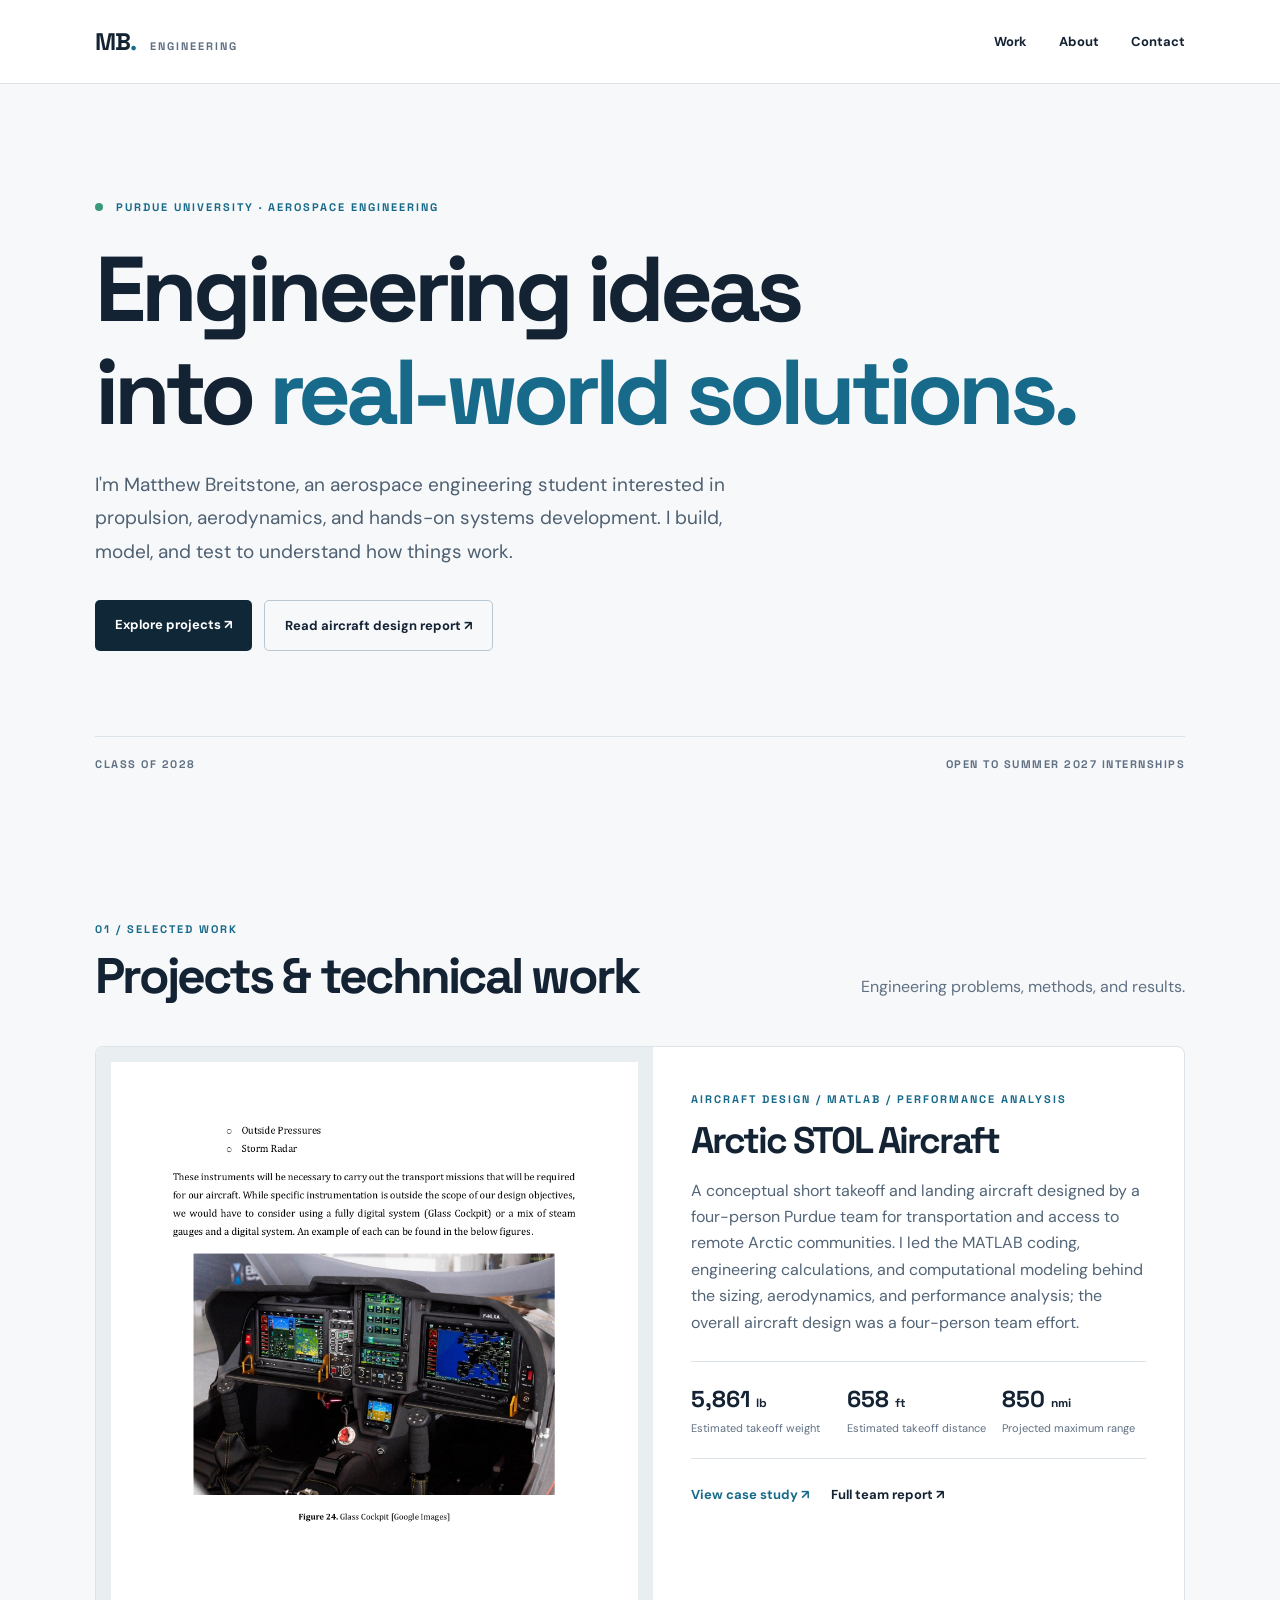
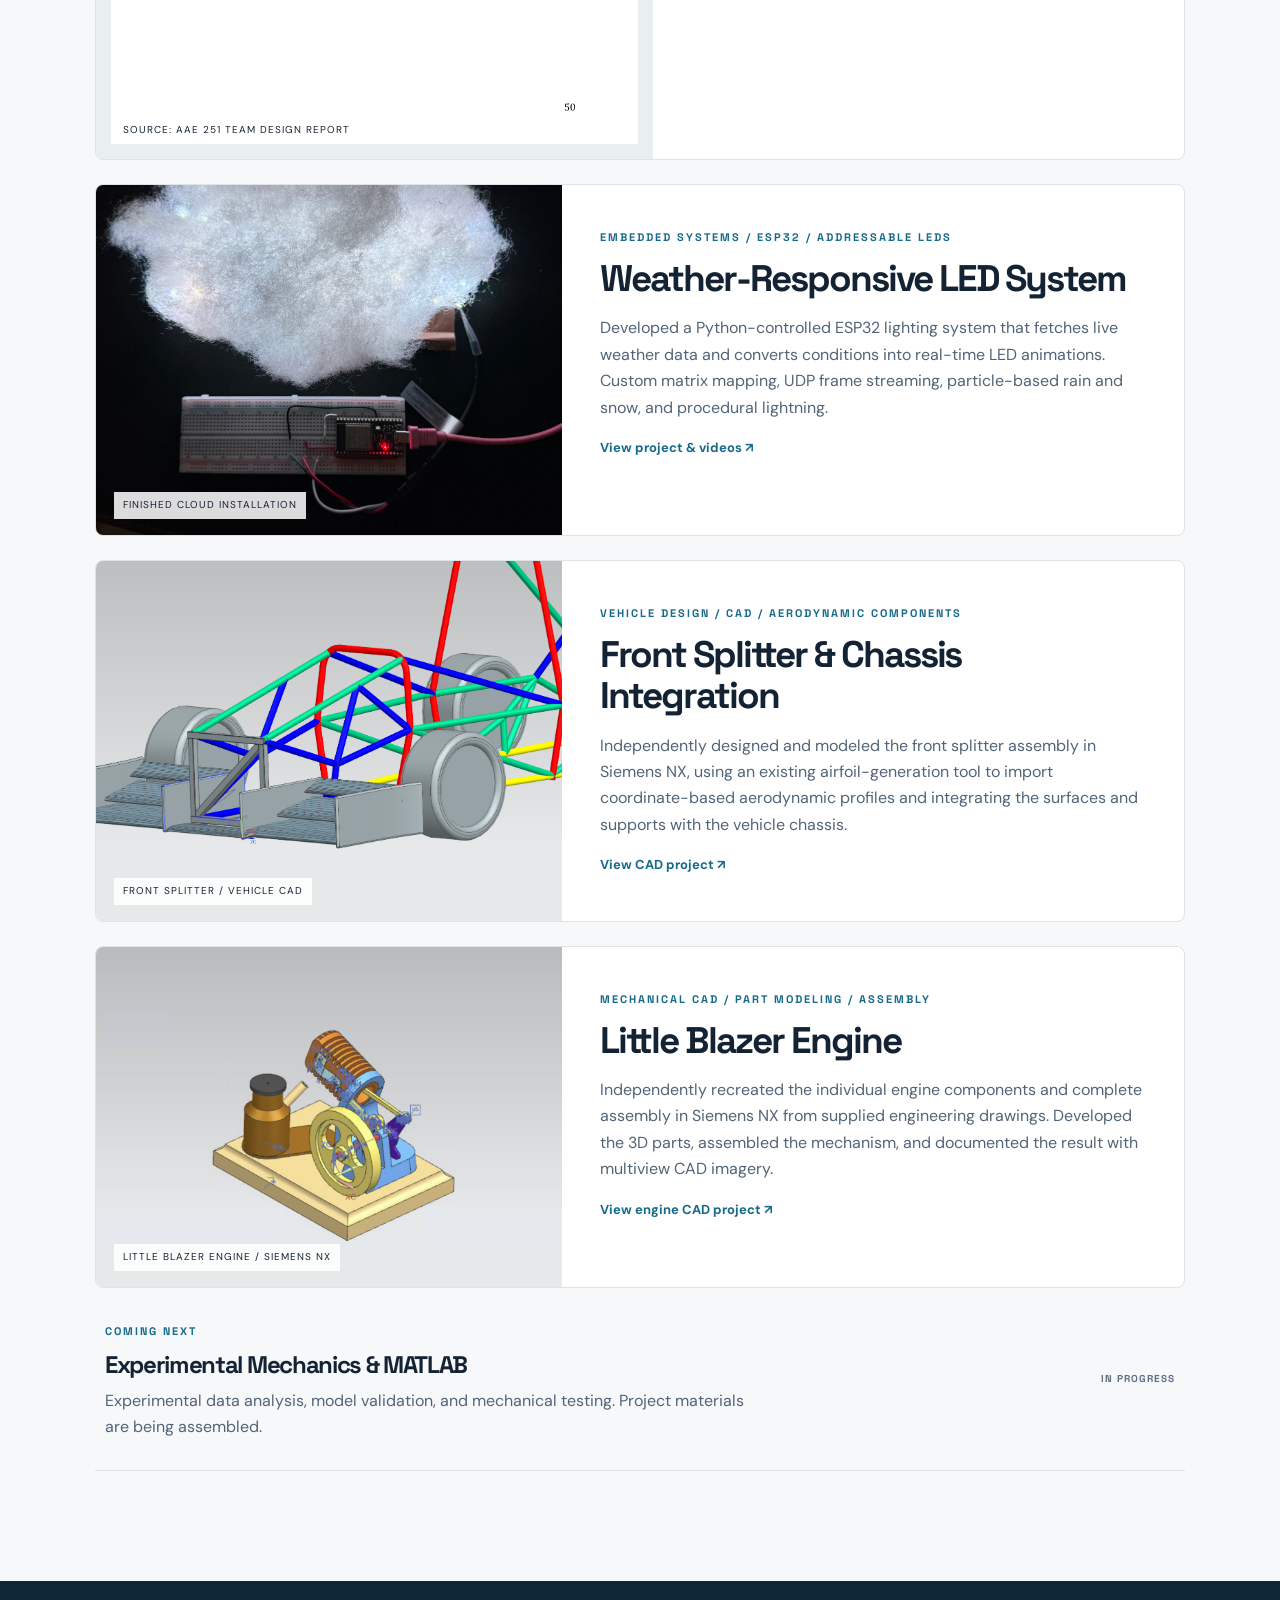
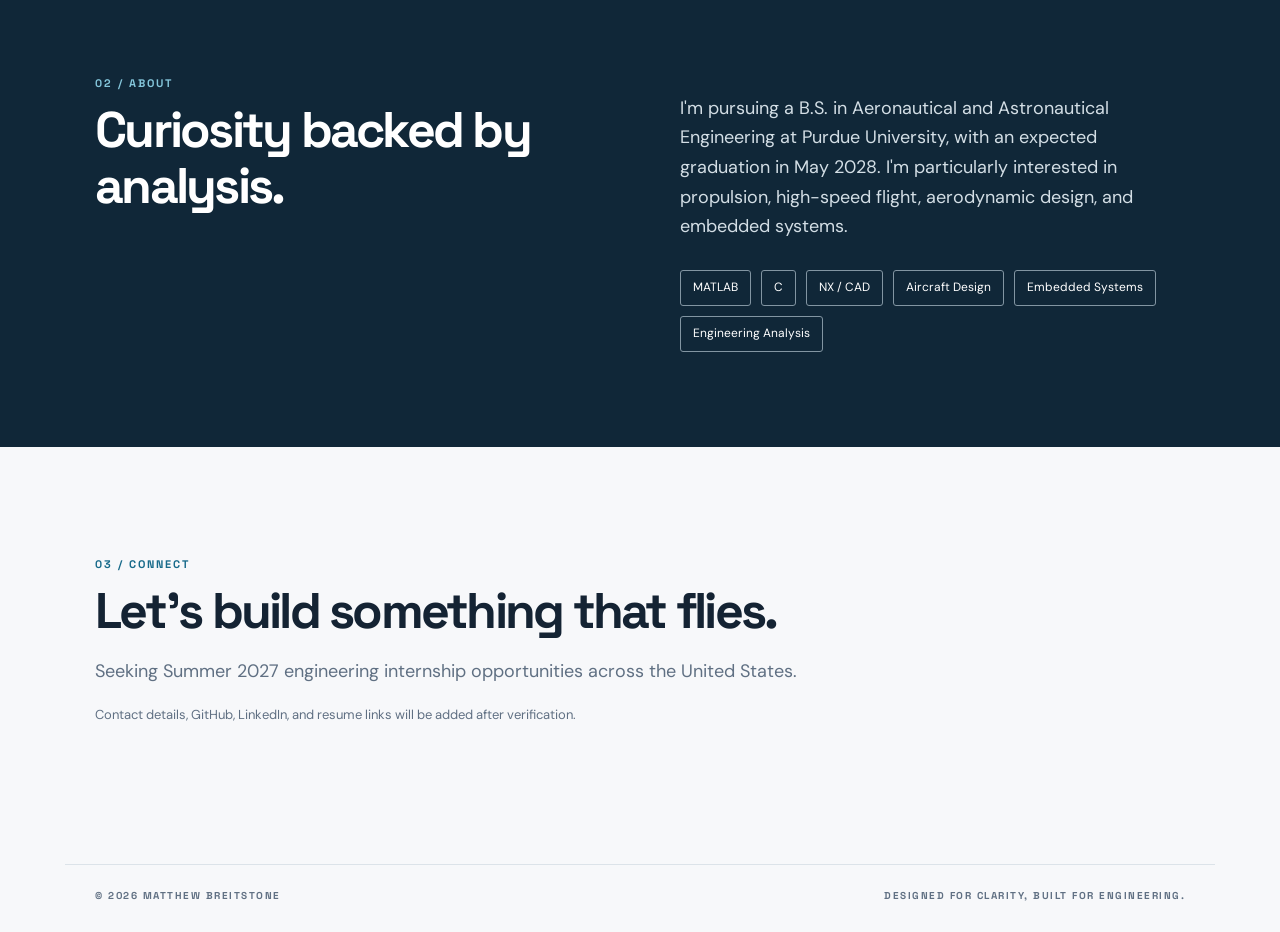
==== index.html @ 926c4632 "Add files via upload" ====
<!doctype html><html lang="en"><head><meta charset="utf-8"><meta name="viewport" content="width=device-width, initial-scale=1"><meta name="description" content="Aerospace engineering portfolio — aircraft design, embedded systems, and engineering analysis."><title>Matthew Breitstone | Aerospace Engineering</title><link rel="stylesheet" href="styles.css"></head><body><header class="nav"><a class="brand" href="#home">MB<span class="dot">.</span> <span>ENGINEERING</span></a><nav><a href="#work">Work</a><a href="#about">About</a><a href="#contact">Contact</a></nav></header><main id="home"><section class="hero wrap"><div class="eyebrow"><span class="status"></span> PURDUE UNIVERSITY · AEROSPACE ENGINEERING</div><h1>Engineering ideas<br>into <em>real-world solutions.</em></h1><p class="lead">I'm Matthew Breitstone, an aerospace engineering student interested in propulsion, aerodynamics, and hands-on systems development. I build, model, and test to understand how things work.</p><div class="actions"><a class="button primary" href="#work">Explore projects <span>↗</span></a><a class="button secondary" href="assets/aircraft-design-report.pdf" target="_blank" rel="noopener">Read aircraft design report ↗</a></div><div class="hero-foot"><span>CLASS OF 2028</span><span>OPEN TO SUMMER 2027 INTERNSHIPS</span></div></section><section class="work wrap" id="work"><div class="section-head"><div><div class="eyebrow">01 / SELECTED WORK</div><h2>Projects & technical work</h2></div><p>Engineering problems, methods, and results.</p></div><article class="project featured"><div class="project-image"><img src="assets/aircraft-drawing.png" alt="Dimensioned aircraft design drawing from the AAE 251 team report"><span class="image-caption">SOURCE: AAE 251 TEAM DESIGN REPORT</span></div><div class="project-body"><div class="eyebrow">AIRCRAFT DESIGN / MATLAB / PERFORMANCE ANALYSIS</div><h3>Arctic STOL Aircraft</h3><p>A conceptual short takeoff and landing aircraft designed by a four-person Purdue team for transportation and access to remote Arctic communities. I led the MATLAB coding, engineering calculations, and computational modeling behind the sizing, aerodynamics, and performance analysis; the overall aircraft design was a four-person team effort.</p><div class="metrics"><div><strong>5,861 <small>lb</small></strong><span>Estimated takeoff weight</span></div><div><strong>658 <small>ft</small></strong><span>Estimated takeoff distance</span></div><div><strong>850 <small>nmi</small></strong><span>Projected maximum range</span></div></div><div class="project-links"><a href="aircraft.html">View case study ↗</a><a href="assets/aircraft-design-report.pdf" target="_blank" rel="noopener">Full team report ↗</a></div></div></article><article class="project led-feature"><div class="led-preview"><img src="assets/finished-led-cloud.jpeg" alt="Finished illuminated cloud installation with ESP32 controller and breadboard"><span class="image-caption">FINISHED CLOUD INSTALLATION</span></div><div class="project-body"><div class="eyebrow">EMBEDDED SYSTEMS / ESP32 / ADDRESSABLE LEDS</div><h3>Weather-Responsive LED System</h3><p>Developed a Python-controlled ESP32 lighting system that fetches live weather data and converts conditions into real-time LED animations. Custom matrix mapping, UDP frame streaming, particle-based rain and snow, and procedural lightning.</p><div class="project-links"><a href="esp32.html">View project &amp; videos ↗</a></div></div></article><article class="project led-feature"><div class="led-preview"><img src="assets/front-splitter-cad.png" alt="CAD view of a front splitter assembly integrated with a tubular vehicle chassis"><span class="image-caption">FRONT SPLITTER / VEHICLE CAD</span></div><div class="project-body"><div class="eyebrow">VEHICLE DESIGN / CAD / AERODYNAMIC COMPONENTS</div><h3>Front Splitter &amp; Chassis Integration</h3><p>Independently designed and modeled the front splitter assembly in Siemens NX, using an existing airfoil-generation tool to import coordinate-based aerodynamic profiles and integrating the surfaces and supports with the vehicle chassis.</p><div class="project-links"><a href="splitter.html">View CAD project ↗</a></div></div></article><article class="project led-feature"><div class="led-preview"><img src="assets/blazer-engine-cad.png" alt="Colored Siemens NX CAD model of a single-cylinder Little Blazer engine assembly"><span class="image-caption">LITTLE BLAZER ENGINE / SIEMENS NX</span></div><div class="project-body"><div class="eyebrow">MECHANICAL CAD / PART MODELING / ASSEMBLY</div><h3>Little Blazer Engine</h3><p>Independently recreated the individual engine components and complete assembly in Siemens NX from supplied engineering drawings. Developed the 3D parts, assembled the mechanism, and documented the result with multiview CAD imagery.</p><div class="project-links"><a href="engine.html">View engine CAD project ↗</a></div></div></article><div class="upcoming"><div><span class="eyebrow">COMING NEXT</span><h3>Experimental Mechanics & MATLAB</h3><p>Experimental data analysis, model validation, and mechanical testing. Project materials are being assembled.</p></div><span class="pending">IN PROGRESS</span></div></section><section class="about" id="about"><div class="wrap about-grid"><div><div class="eyebrow">02 / ABOUT</div><h2>Curiosity backed by analysis.</h2></div><div><p>I'm pursuing a B.S. in Aeronautical and Astronautical Engineering at Purdue University, with an expected graduation in May 2028. I'm particularly interested in propulsion, high-speed flight, aerodynamic design, and embedded systems.</p><div class="skill-list"><span>MATLAB</span><span>C</span><span>NX / CAD</span><span>Aircraft Design</span><span>Embedded Systems</span><span>Engineering Analysis</span></div></div></div></section><section class="contact wrap" id="contact"><div class="eyebrow">03 / CONNECT</div><h2>Let's build something that flies.</h2><p>Seeking Summer 2027 engineering internship opportunities across the United States.</p><p class="contact-note">Contact details, GitHub, LinkedIn, and resume links will be added after verification.</p></section></main><footer class="wrap"><span>© <span id="year">2026</span> MATTHEW BREITSTONE</span><span>DESIGNED FOR CLARITY, BUILT FOR ENGINEERING.</span></footer><script>document.getElementById('year').textContent=new Date().getFullYear()</script></body></html>
---- styles.css ----
@import url('https://fonts.googleapis.com/css2?family=DM+Sans:wght@400;500;600;700&family=Space+Grotesk:wght@400;500;600;700&display=swap');:root{--bg:#f7f8fa;--ink:#142333;--muted:#607083;--line:#dce3e9;--accent:#176a8a;--navy:#102738}*{box-sizing:border-box}html{scroll-behavior:smooth}body{margin:0;background:var(--bg);color:var(--ink);font:16px/1.65 'DM Sans',sans-serif}a{color:inherit;text-decoration:none}img{max-width:100%;display:block}.wrap{max-width:1150px;margin:auto;padding-left:30px;padding-right:30px}.nav{height:84px;padding:0 max(30px,calc((100vw - 1090px)/2));display:flex;justify-content:space-between;align-items:center;border-bottom:1px solid var(--line);background:#fff}.brand{font:700 24px 'Space Grotesk',sans-serif;letter-spacing:-1px}.brand span:last-child{font-size:11px;letter-spacing:2px;margin-left:10px;color:var(--muted)}.dot{color:var(--accent)}nav{display:flex;gap:32px;font-size:13px;font-weight:700}nav a:hover,.project-links a:hover{color:var(--accent)}.hero{padding-top:116px;padding-bottom:86px}.eyebrow{font:700 11px 'Space Grotesk',sans-serif;letter-spacing:2px;color:var(--accent)}.status{display:inline-block;width:8px;height:8px;background:#3b997b;border-radius:50%;margin-right:8px}h1,h2,h3{font-family:'Space Grotesk',sans-serif;letter-spacing:-.055em;line-height:1.12}h1{font-size:clamp(48px,7.3vw,92px);margin:24px 0}h1 em{font-style:normal;color:var(--accent)}.lead{font-size:19px;max-width:670px;color:#4e6071;line-height:1.75}.actions{display:flex;gap:12px;flex-wrap:wrap;margin-top:32px}.button{padding:14px 20px;border-radius:5px;font-weight:700;font-size:13px}.primary{background:var(--navy);color:white}.secondary{border:1px solid #b8c7d2}.hero-foot{display:flex;justify-content:space-between;border-top:1px solid var(--line);margin-top:85px;padding-top:20px;font:700 11px 'Space Grotesk';letter-spacing:1.5px;color:var(--muted)}.work{padding-top:65px;padding-bottom:110px}.section-head{display:flex;justify-content:space-between;align-items:end;margin-bottom:30px;gap:20px}.section-head h2,.about h2,.contact h2{font-size:clamp(32px,4vw,50px);margin:12px 0}.section-head p{color:var(--muted)}.project{background:white;border:1px solid var(--line);border-radius:8px;overflow:hidden}.featured{display:grid;grid-template-columns:1.05fr 1fr}.project-image{background:#e9eef1;min-height:440px;position:relative;display:flex;align-items:center;justify-content:center}.project-image img{width:100%;height:100%;object-fit:contain;padding:15px}.image-caption{position:absolute;bottom:16px;left:18px;font-size:10px;letter-spacing:1px;background:#ffffffdb;padding:5px 9px}.project-body{padding:45px 38px}.project-body h3{font-size:37px;margin:14px 0}.project-body p,.upcoming p,.case-copy p{color:#526477}.metrics{display:grid;grid-template-columns:repeat(3,1fr);gap:12px;border-top:1px solid var(--line);border-bottom:1px solid var(--line);padding:22px 0;margin:25px 0}.metrics strong{display:block;font:700 23px 'Space Grotesk';white-space:nowrap}.metrics small{font-size:12px}.metrics span{display:block;font-size:11px;color:var(--muted);line-height:1.4;margin-top:7px}.project-links{display:flex;flex-wrap:wrap;gap:22px;font-size:13px;font-weight:700}.project-links a:first-child{color:var(--accent)}.upcoming{display:flex;align-items:center;justify-content:space-between;gap:24px;padding:29px 10px;border-bottom:1px solid var(--line)}.upcoming h3{font-size:24px;margin:9px 0}.upcoming p{max-width:660px;margin:0}.pending{font:700 10px 'Space Grotesk';letter-spacing:1px;color:var(--muted);white-space:nowrap}.about{background:var(--navy);color:#fff;padding:95px 0}.about-grid{display:grid;grid-template-columns:1fr 1fr;gap:80px}.about .eyebrow{color:#84c6db}.about p{color:#d3dee5;font-size:18px}.skill-list{display:flex;gap:10px;flex-wrap:wrap;margin-top:28px}.skill-list span{font-size:12px;padding:7px 12px;border:1px solid #8295a2;border-radius:3px}.contact{padding-top:110px;padding-bottom:125px}.contact p{font-size:18px;color:var(--muted)}.contact-note{font-size:13px!important}footer{display:flex;justify-content:space-between;gap:20px;padding-top:24px!important;padding-bottom:30px!important;border-top:1px solid var(--line);font:700 10px 'Space Grotesk';letter-spacing:1.5px;color:var(--muted)}.case-hero{padding-top:75px;padding-bottom:55px}.back{display:block;margin-bottom:65px;color:var(--muted);font-size:12px;font-weight:700}.case-hero h1{margin-top:20px}.case-content{padding-bottom:110px}.case-image{background:#e8eef2;border-radius:7px;overflow:hidden;max-height:590px;display:flex;justify-content:center}.case-image img{object-fit:contain;max-height:590px}.case-grid{display:grid;grid-template-columns:230px 1fr;gap:80px;margin-top:75px}.case-grid aside{border-top:2px solid var(--ink);padding-top:22px;font-size:13px;color:var(--muted)}.case-grid aside strong{color:var(--ink)}.case-copy{max-width:740px}.case-copy h2{font-size:29px;margin:38px 0 12px}.case-copy h2:first-child{margin-top:0}.data-table{border-top:1px solid var(--line);margin:22px 0}.data-table div{display:flex;justify-content:space-between;gap:16px;padding:12px 0;border-bottom:1px solid var(--line)}.fine-print{font-size:13px;padding:16px;border-left:3px solid var(--accent);background:#eef3f6}@media(max-width:800px){.featured,.about-grid,.case-grid{grid-template-columns:1fr}.project-image{min-height:290px}.project-body{padding:30px}.about-grid,.case-grid{gap:28px}.hero{padding-top:75px}.section-head{display:block}.hero-foot{gap:20px;flex-wrap:wrap}.case-hero{padding-top:40px}.back{margin-bottom:40px}}@media(max-width:520px){.wrap{padding-left:20px;padding-right:20px}.nav{height:70px;padding:0 20px}.brand span:last-child{display:none}nav{gap:15px;font-size:12px}.hero{padding-top:60px}.hero-foot{margin-top:60px}.metrics{gap:6px}.metrics strong{font-size:18px}.upcoming{align-items:flex-start;flex-direction:column}footer{flex-direction:column}.case-hero h1{font-size:50px}}

.led-feature{display:grid;grid-template-columns:.75fr 1fr;margin-top:24px}.led-preview{position:relative;background:#081c2b;min-height:340px;overflow:hidden}.led-preview img{width:100%;height:100%;max-height:460px;object-fit:cover;object-position:center}.video-grid{display:grid;grid-template-columns:repeat(2,minmax(0,1fr));gap:24px}.video-card{background:#fff;border:1px solid var(--line);border-radius:8px;overflow:hidden}.video-card video{display:block;width:100%;height:490px;object-fit:contain;background:#081421}.video-description{padding:24px}.video-description h2{font-size:25px;margin:10px 0}.video-description p{color:var(--muted);font-size:14px}@media(max-width:800px){.led-feature,.video-grid{grid-template-columns:1fr}.led-preview{min-height:260px}.video-card video{height:430px}}
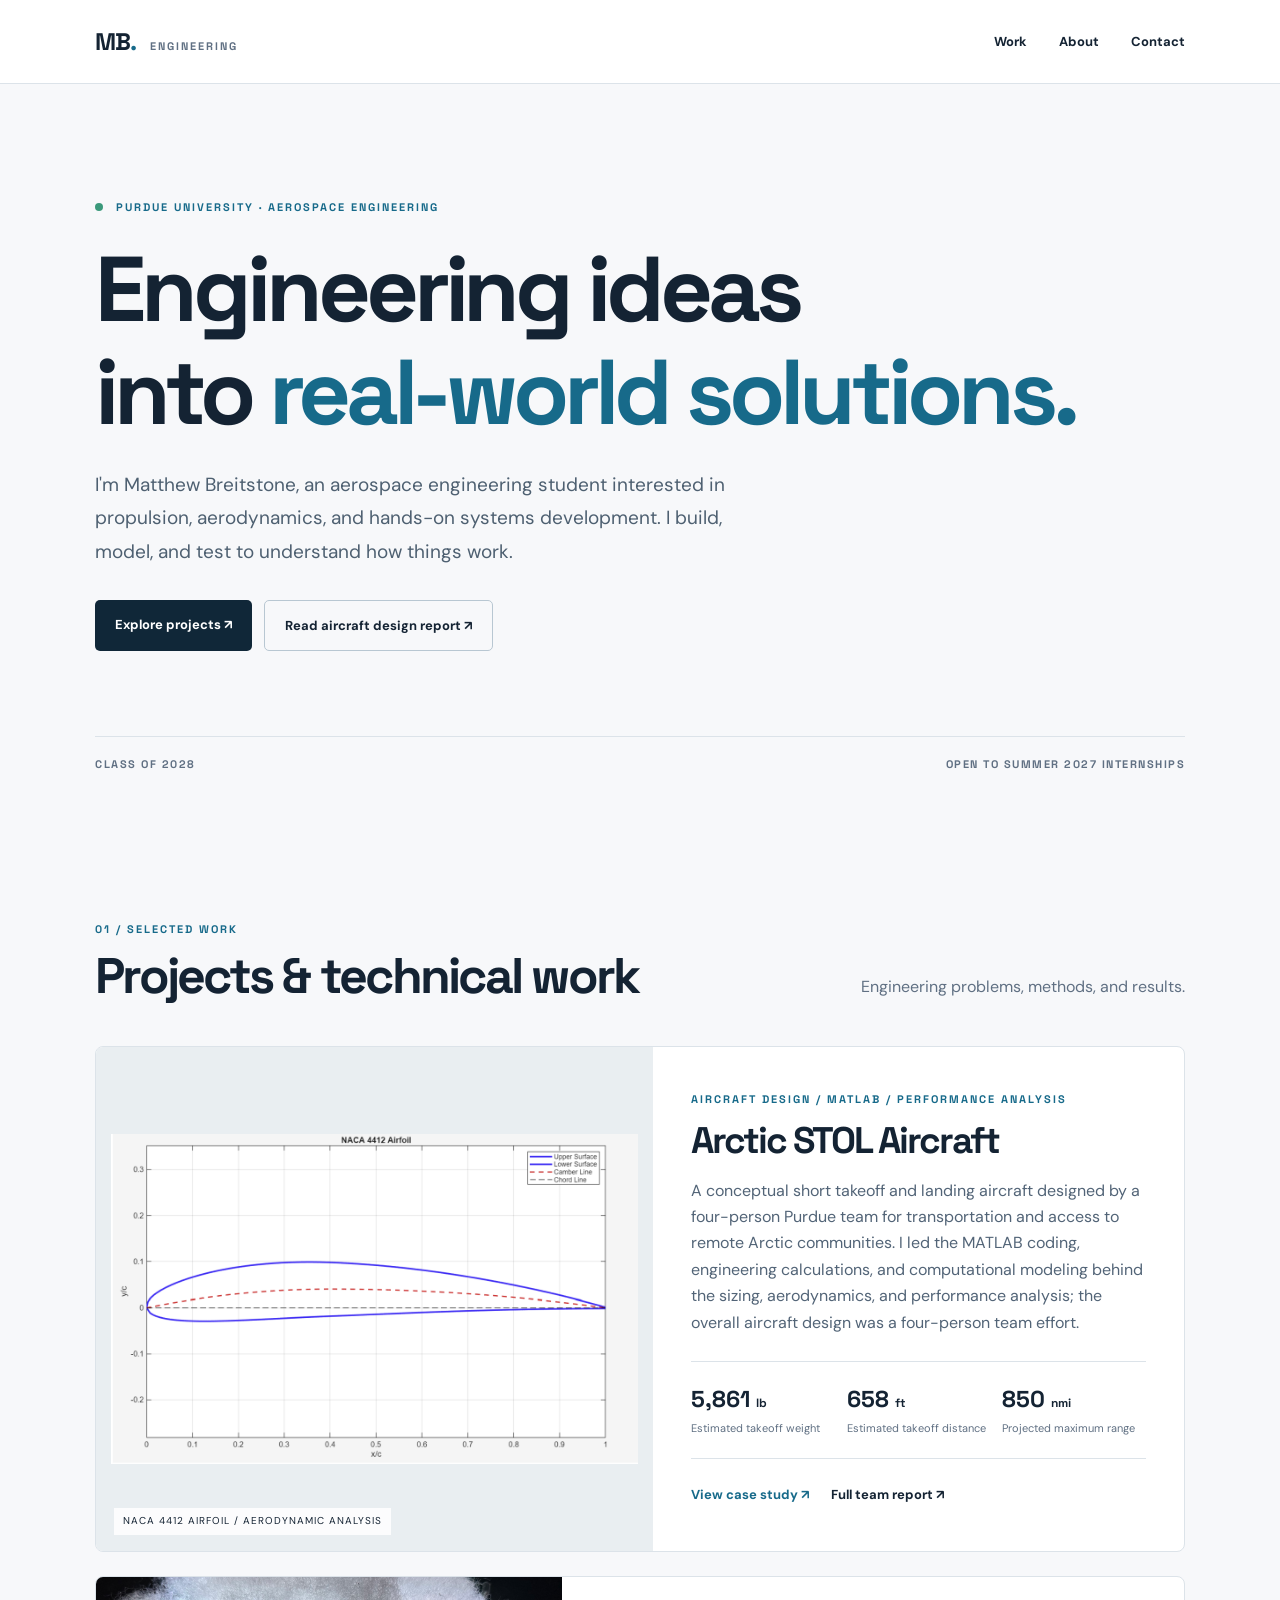
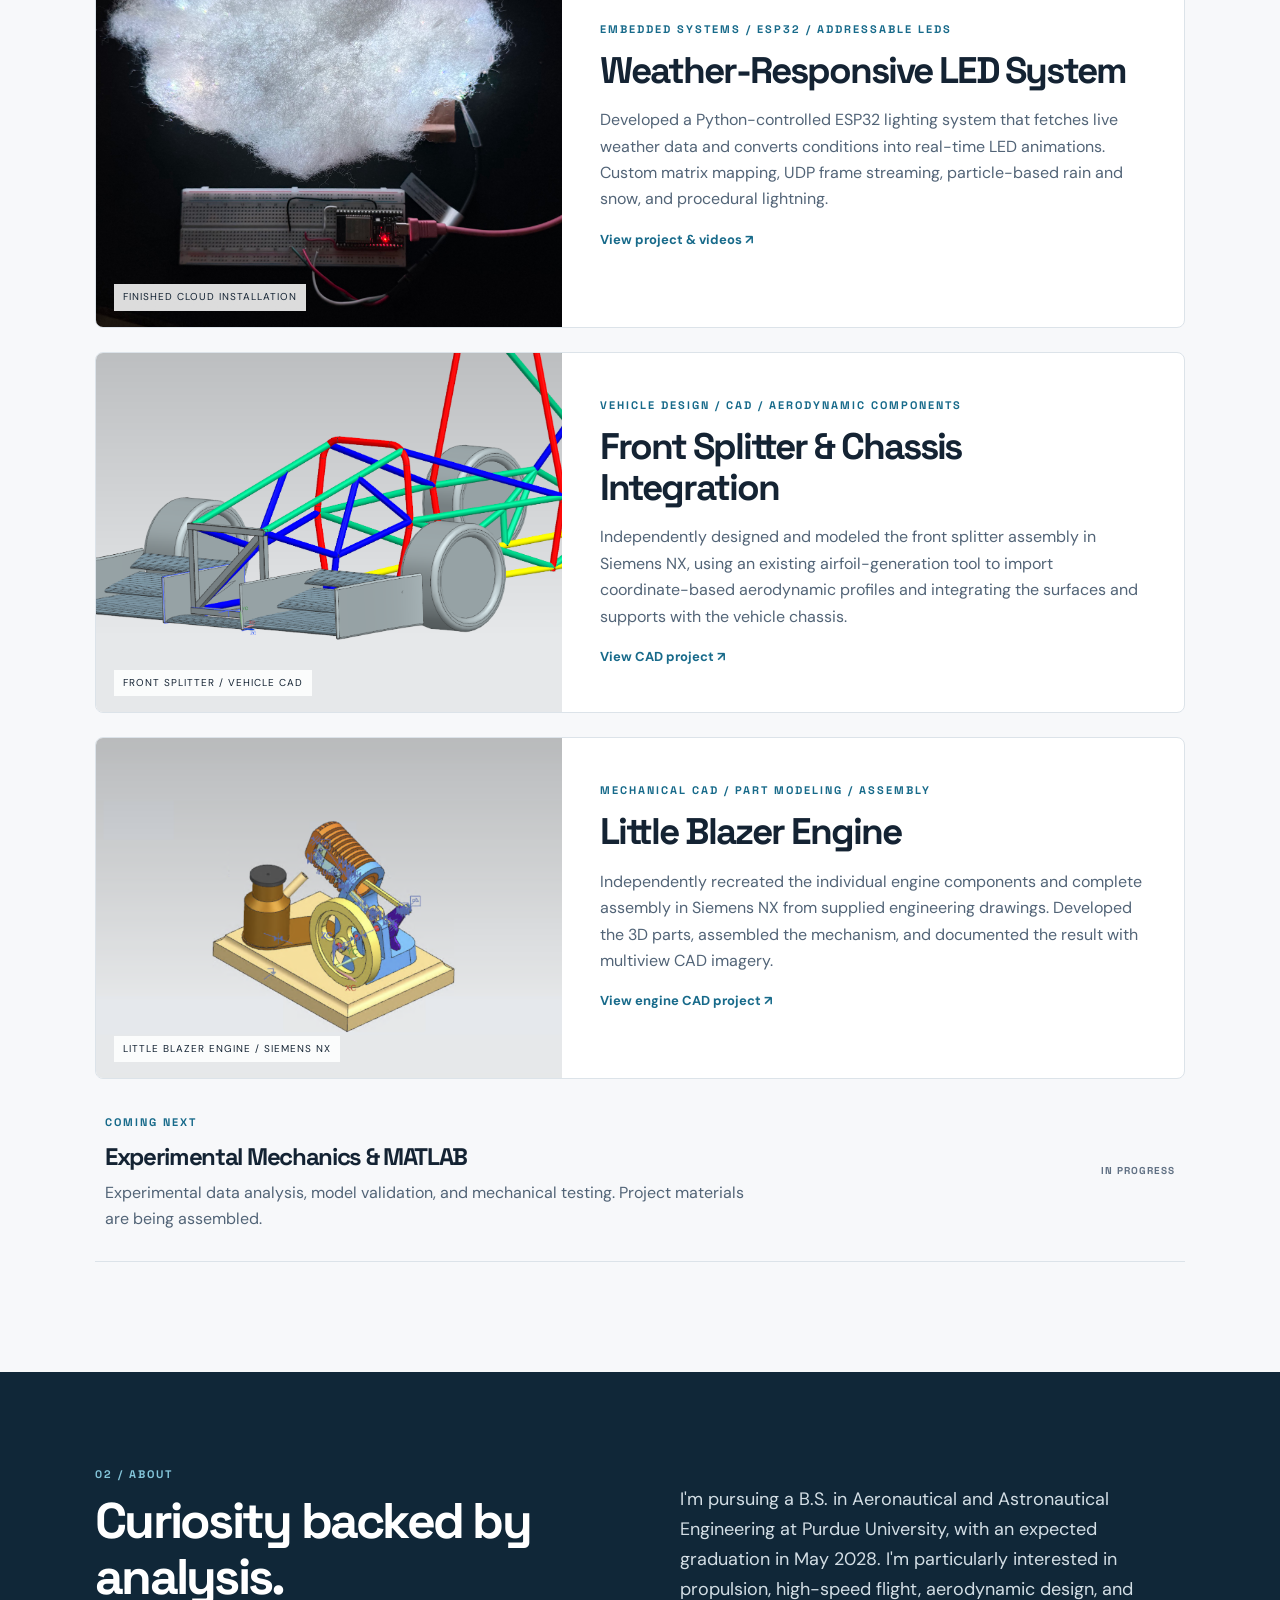
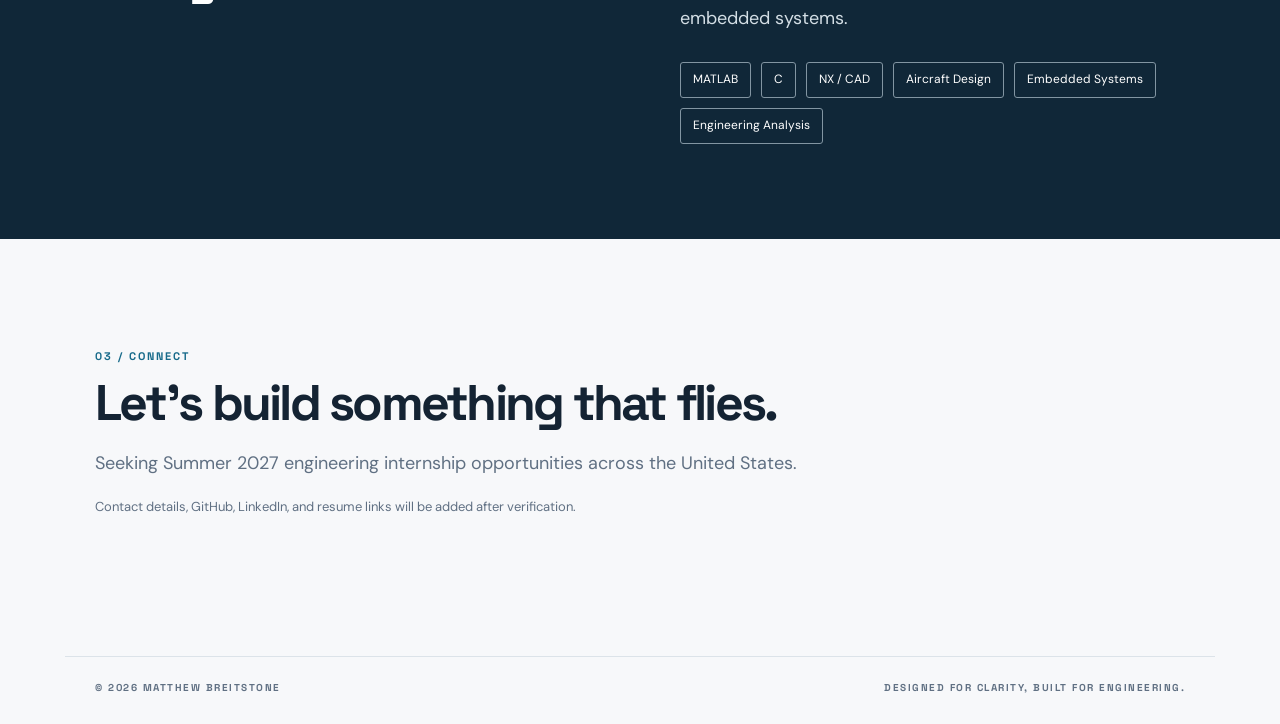
==== commit 9f4fe13c: "Update index.html" ====
--- a/index.html
+++ b/index.html
@@ -1 +1 @@
-<!doctype html><html lang="en"><head><meta charset="utf-8"><meta name="viewport" content="width=device-width, initial-scale=1"><meta name="description" content="Aerospace engineering portfolio — aircraft design, embedded systems, and engineering analysis."><title>Matthew Breitstone | Aerospace Engineering</title><link rel="stylesheet" href="styles.css"></head><body><header class="nav"><a class="brand" href="#home">MB<span class="dot">.</span> <span>ENGINEERING</span></a><nav><a href="#work">Work</a><a href="#about">About</a><a href="#contact">Contact</a></nav></header><main id="home"><section class="hero wrap"><div class="eyebrow"><span class="status"></span> PURDUE UNIVERSITY · AEROSPACE ENGINEERING</div><h1>Engineering ideas<br>into <em>real-world solutions.</em></h1><p class="lead">I'm Matthew Breitstone, an aerospace engineering student interested in propulsion, aerodynamics, and hands-on systems development. I build, model, and test to understand how things work.</p><div class="actions"><a class="button primary" href="#work">Explore projects <span>↗</span></a><a class="button secondary" href="assets/aircraft-design-report.pdf" target="_blank" rel="noopener">Read aircraft design report ↗</a></div><div class="hero-foot"><span>CLASS OF 2028</span><span>OPEN TO SUMMER 2027 INTERNSHIPS</span></div></section><section class="work wrap" id="work"><div class="section-head"><div><div class="eyebrow">01 / SELECTED WORK</div><h2>Projects & technical work</h2></div><p>Engineering problems, methods, and results.</p></div><article class="project featured"><div class="project-image"><img src="assets/aircraft-drawing.png" alt="Dimensioned aircraft design drawing from the AAE 251 team report"><span class="image-caption">SOURCE: AAE 251 TEAM DESIGN REPORT</span></div><div class="project-body"><div class="eyebrow">AIRCRAFT DESIGN / MATLAB / PERFORMANCE ANALYSIS</div><h3>Arctic STOL Aircraft</h3><p>A conceptual short takeoff and landing aircraft designed by a four-person Purdue team for transportation and access to remote Arctic communities. I led the MATLAB coding, engineering calculations, and computational modeling behind the sizing, aerodynamics, and performance analysis; the overall aircraft design was a four-person team effort.</p><div class="metrics"><div><strong>5,861 <small>lb</small></strong><span>Estimated takeoff weight</span></div><div><strong>658 <small>ft</small></strong><span>Estimated takeoff distance</span></div><div><strong>850 <small>nmi</small></strong><span>Projected maximum range</span></div></div><div class="project-links"><a href="aircraft.html">View case study ↗</a><a href="assets/aircraft-design-report.pdf" target="_blank" rel="noopener">Full team report ↗</a></div></div></article><article class="project led-feature"><div class="led-preview"><img src="assets/finished-led-cloud.jpeg" alt="Finished illuminated cloud installation with ESP32 controller and breadboard"><span class="image-caption">FINISHED CLOUD INSTALLATION</span></div><div class="project-body"><div class="eyebrow">EMBEDDED SYSTEMS / ESP32 / ADDRESSABLE LEDS</div><h3>Weather-Responsive LED System</h3><p>Developed a Python-controlled ESP32 lighting system that fetches live weather data and converts conditions into real-time LED animations. Custom matrix mapping, UDP frame streaming, particle-based rain and snow, and procedural lightning.</p><div class="project-links"><a href="esp32.html">View project &amp; videos ↗</a></div></div></article><article class="project led-feature"><div class="led-preview"><img src="assets/front-splitter-cad.png" alt="CAD view of a front splitter assembly integrated with a tubular vehicle chassis"><span class="image-caption">FRONT SPLITTER / VEHICLE CAD</span></div><div class="project-body"><div class="eyebrow">VEHICLE DESIGN / CAD / AERODYNAMIC COMPONENTS</div><h3>Front Splitter &amp; Chassis Integration</h3><p>Independently designed and modeled the front splitter assembly in Siemens NX, using an existing airfoil-generation tool to import coordinate-based aerodynamic profiles and integrating the surfaces and supports with the vehicle chassis.</p><div class="project-links"><a href="splitter.html">View CAD project ↗</a></div></div></article><article class="project led-feature"><div class="led-preview"><img src="assets/blazer-engine-cad.png" alt="Colored Siemens NX CAD model of a single-cylinder Little Blazer engine assembly"><span class="image-caption">LITTLE BLAZER ENGINE / SIEMENS NX</span></div><div class="project-body"><div class="eyebrow">MECHANICAL CAD / PART MODELING / ASSEMBLY</div><h3>Little Blazer Engine</h3><p>Independently recreated the individual engine components and complete assembly in Siemens NX from supplied engineering drawings. Developed the 3D parts, assembled the mechanism, and documented the result with multiview CAD imagery.</p><div class="project-links"><a href="engine.html">View engine CAD project ↗</a></div></div></article><div class="upcoming"><div><span class="eyebrow">COMING NEXT</span><h3>Experimental Mechanics & MATLAB</h3><p>Experimental data analysis, model validation, and mechanical testing. Project materials are being assembled.</p></div><span class="pending">IN PROGRESS</span></div></section><section class="about" id="about"><div class="wrap about-grid"><div><div class="eyebrow">02 / ABOUT</div><h2>Curiosity backed by analysis.</h2></div><div><p>I'm pursuing a B.S. in Aeronautical and Astronautical Engineering at Purdue University, with an expected graduation in May 2028. I'm particularly interested in propulsion, high-speed flight, aerodynamic design, and embedded systems.</p><div class="skill-list"><span>MATLAB</span><span>C</span><span>NX / CAD</span><span>Aircraft Design</span><span>Embedded Systems</span><span>Engineering Analysis</span></div></div></div></section><section class="contact wrap" id="contact"><div class="eyebrow">03 / CONNECT</div><h2>Let's build something that flies.</h2><p>Seeking Summer 2027 engineering internship opportunities across the United States.</p><p class="contact-note">Contact details, GitHub, LinkedIn, and resume links will be added after verification.</p></section></main><footer class="wrap"><span>© <span id="year">2026</span> MATTHEW BREITSTONE</span><span>DESIGNED FOR CLARITY, BUILT FOR ENGINEERING.</span></footer><script>document.getElementById('year').textContent=new Date().getFullYear()</script></body></html>
+<!doctype html><html lang="en"><head><meta charset="utf-8"><meta name="viewport" content="width=device-width, initial-scale=1"><meta name="description" content="Aerospace engineering portfolio — aircraft design, embedded systems, and engineering analysis."><title>Matthew Breitstone | Aerospace Engineering</title><link rel="stylesheet" href="styles.css"></head><body><header class="nav"><a class="brand" href="#home">MB<span class="dot">.</span> <span>ENGINEERING</span></a><nav><a href="#work">Work</a><a href="#about">About</a><a href="#contact">Contact</a></nav></header><main id="home"><section class="hero wrap"><div class="eyebrow"><span class="status"></span> PURDUE UNIVERSITY · AEROSPACE ENGINEERING</div><h1>Engineering ideas<br>into <em>real-world solutions.</em></h1><p class="lead">I'm Matthew Breitstone, an aerospace engineering student interested in propulsion, aerodynamics, and hands-on systems development. I build, model, and test to understand how things work.</p><div class="actions"><a class="button primary" href="#work">Explore projects <span>↗</span></a><a class="button secondary" href="assets/aircraft-design-report.pdf" target="_blank" rel="noopener">Read aircraft design report ↗</a></div><div class="hero-foot"><span>CLASS OF 2028</span><span>OPEN TO SUMMER 2027 INTERNSHIPS</span></div></section><section class="work wrap" id="work"><div class="section-head"><div><div class="eyebrow">01 / SELECTED WORK</div><h2>Projects & technical work</h2></div><p>Engineering problems, methods, and results.</p></div><article class="project featured"><div class="project-image"><img src="assets/naca-4412-airfoil.png" alt="NACA 4412 airfoil profile with upper and lower surfaces, camber line, and chord line"><span class="image-caption">NACA 4412 AIRFOIL / AERODYNAMIC ANALYSIS</span></div><div class="project-body"><div class="eyebrow">AIRCRAFT DESIGN / MATLAB / PERFORMANCE ANALYSIS</div><h3>Arctic STOL Aircraft</h3><p>A conceptual short takeoff and landing aircraft designed by a four-person Purdue team for transportation and access to remote Arctic communities. I led the MATLAB coding, engineering calculations, and computational modeling behind the sizing, aerodynamics, and performance analysis; the overall aircraft design was a four-person team effort.</p><div class="metrics"><div><strong>5,861 <small>lb</small></strong><span>Estimated takeoff weight</span></div><div><strong>658 <small>ft</small></strong><span>Estimated takeoff distance</span></div><div><strong>850 <small>nmi</small></strong><span>Projected maximum range</span></div></div><div class="project-links"><a href="aircraft.html">View case study ↗</a><a href="assets/aircraft-design-report.pdf" target="_blank" rel="noopener">Full team report ↗</a></div></div></article><article class="project led-feature"><div class="led-preview"><img src="assets/finished-led-cloud.jpeg" alt="Finished illuminated cloud installation with ESP32 controller and breadboard"><span class="image-caption">FINISHED CLOUD INSTALLATION</span></div><div class="project-body"><div class="eyebrow">EMBEDDED SYSTEMS / ESP32 / ADDRESSABLE LEDS</div><h3>Weather-Responsive LED System</h3><p>Developed a Python-controlled ESP32 lighting system that fetches live weather data and converts conditions into real-time LED animations. Custom matrix mapping, UDP frame streaming, particle-based rain and snow, and procedural lightning.</p><div class="project-links"><a href="esp32.html">View project &amp; videos ↗</a></div></div></article><article class="project led-feature"><div class="led-preview"><img src="assets/front-splitter-cad.png" alt="CAD view of a front splitter assembly integrated with a tubular vehicle chassis"><span class="image-caption">FRONT SPLITTER / VEHICLE CAD</span></div><div class="project-body"><div class="eyebrow">VEHICLE DESIGN / CAD / AERODYNAMIC COMPONENTS</div><h3>Front Splitter &amp; Chassis Integration</h3><p>Independently designed and modeled the front splitter assembly in Siemens NX, using an existing airfoil-generation tool to import coordinate-based aerodynamic profiles and integrating the surfaces and supports with the vehicle chassis.</p><div class="project-links"><a href="splitter.html">View CAD project ↗</a></div></div></article><article class="project led-feature"><div class="led-preview"><img src="assets/blazer-engine-cad.png" alt="Colored Siemens NX CAD model of a single-cylinder Little Blazer engine assembly"><span class="image-caption">LITTLE BLAZER ENGINE / SIEMENS NX</span></div><div class="project-body"><div class="eyebrow">MECHANICAL CAD / PART MODELING / ASSEMBLY</div><h3>Little Blazer Engine</h3><p>Independently recreated the individual engine components and complete assembly in Siemens NX from supplied engineering drawings. Developed the 3D parts, assembled the mechanism, and documented the result with multiview CAD imagery.</p><div class="project-links"><a href="engine.html">View engine CAD project ↗</a></div></div></article><div class="upcoming"><div><span class="eyebrow">COMING NEXT</span><h3>Experimental Mechanics & MATLAB</h3><p>Experimental data analysis, model validation, and mechanical testing. Project materials are being assembled.</p></div><span class="pending">IN PROGRESS</span></div></section><section class="about" id="about"><div class="wrap about-grid"><div><div class="eyebrow">02 / ABOUT</div><h2>Curiosity backed by analysis.</h2></div><div><p>I'm pursuing a B.S. in Aeronautical and Astronautical Engineering at Purdue University, with an expected graduation in May 2028. I'm particularly interested in propulsion, high-speed flight, aerodynamic design, and embedded systems.</p><div class="skill-list"><span>MATLAB</span><span>C</span><span>NX / CAD</span><span>Aircraft Design</span><span>Embedded Systems</span><span>Engineering Analysis</span></div></div></div></section><section class="contact wrap" id="contact"><div class="eyebrow">03 / CONNECT</div><h2>Let's build something that flies.</h2><p>Seeking Summer 2027 engineering internship opportunities across the United States.</p><p class="contact-note">Contact details, GitHub, LinkedIn, and resume links will be added after verification.</p></section></main><footer class="wrap"><span>© <span id="year">2026</span> MATTHEW BREITSTONE</span><span>DESIGNED FOR CLARITY, BUILT FOR ENGINEERING.</span></footer><script>document.getElementById('year').textContent=new Date().getFullYear()</script></body></html>
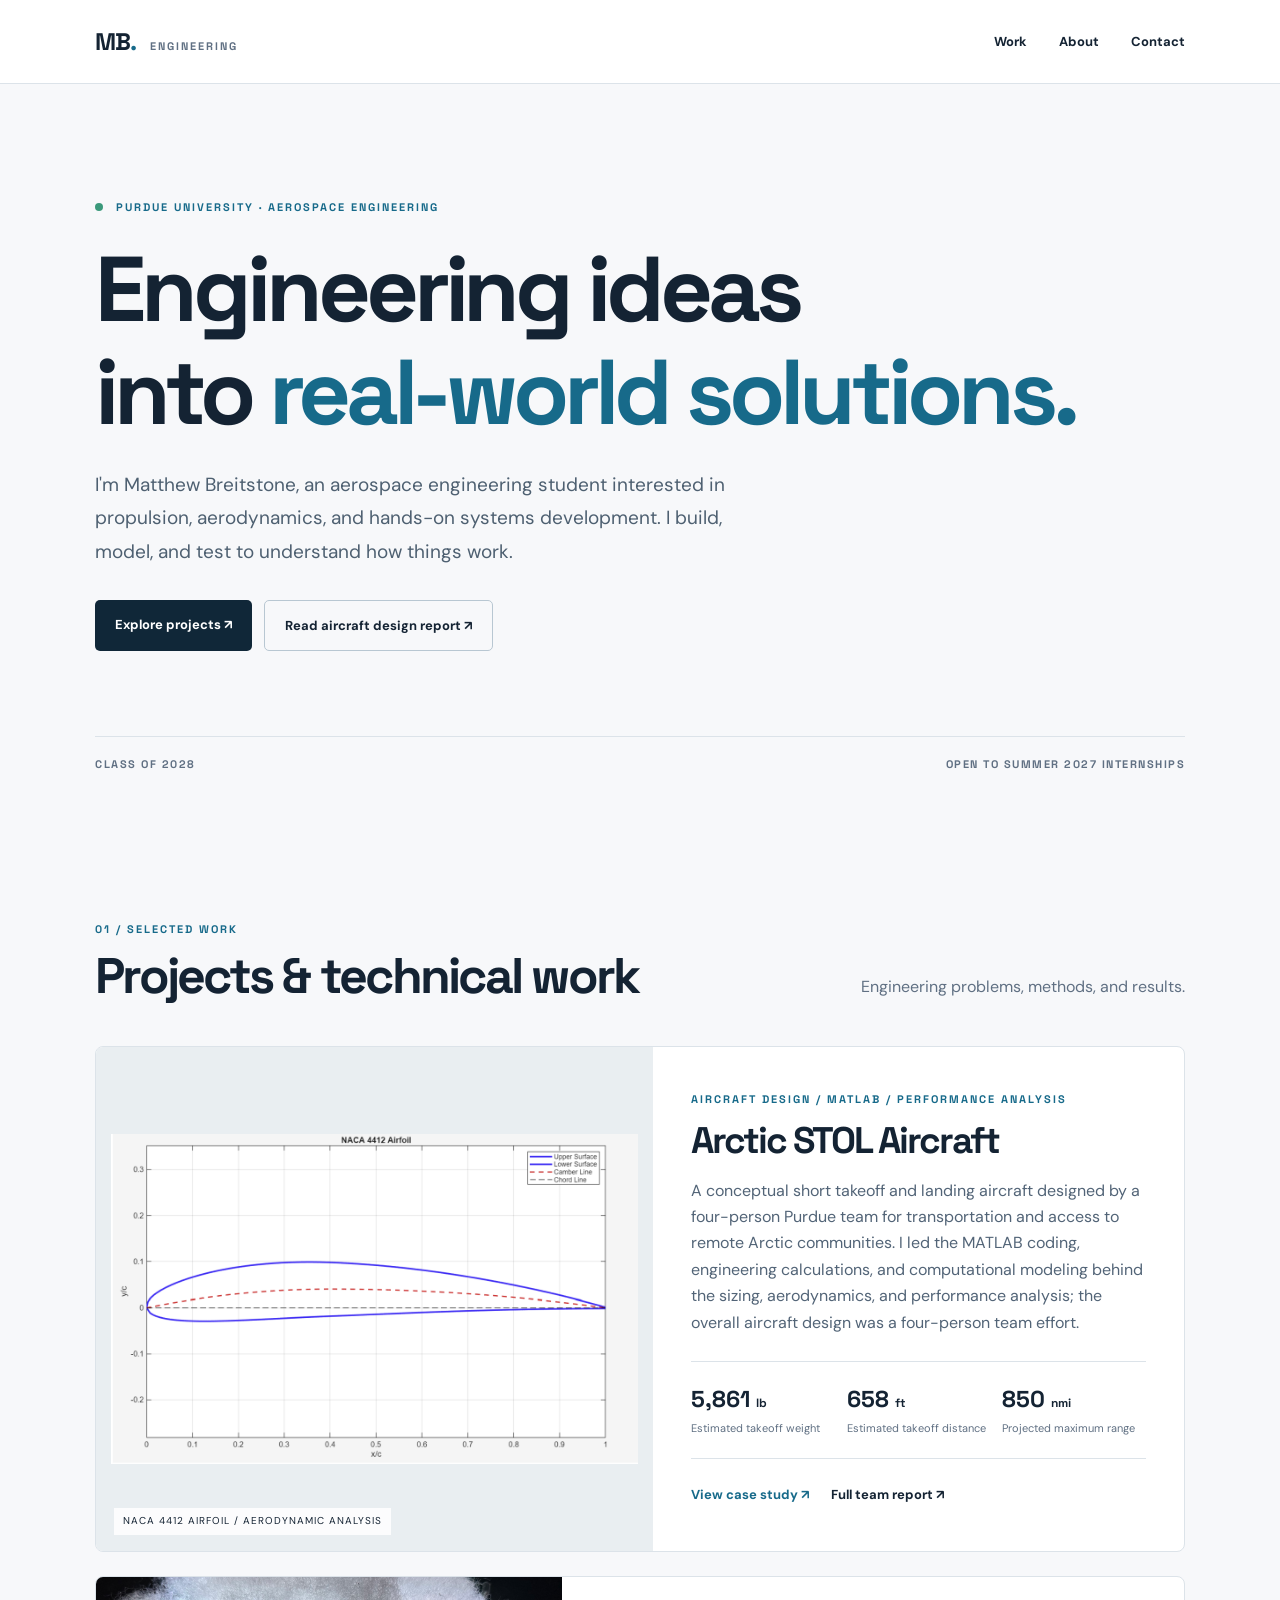
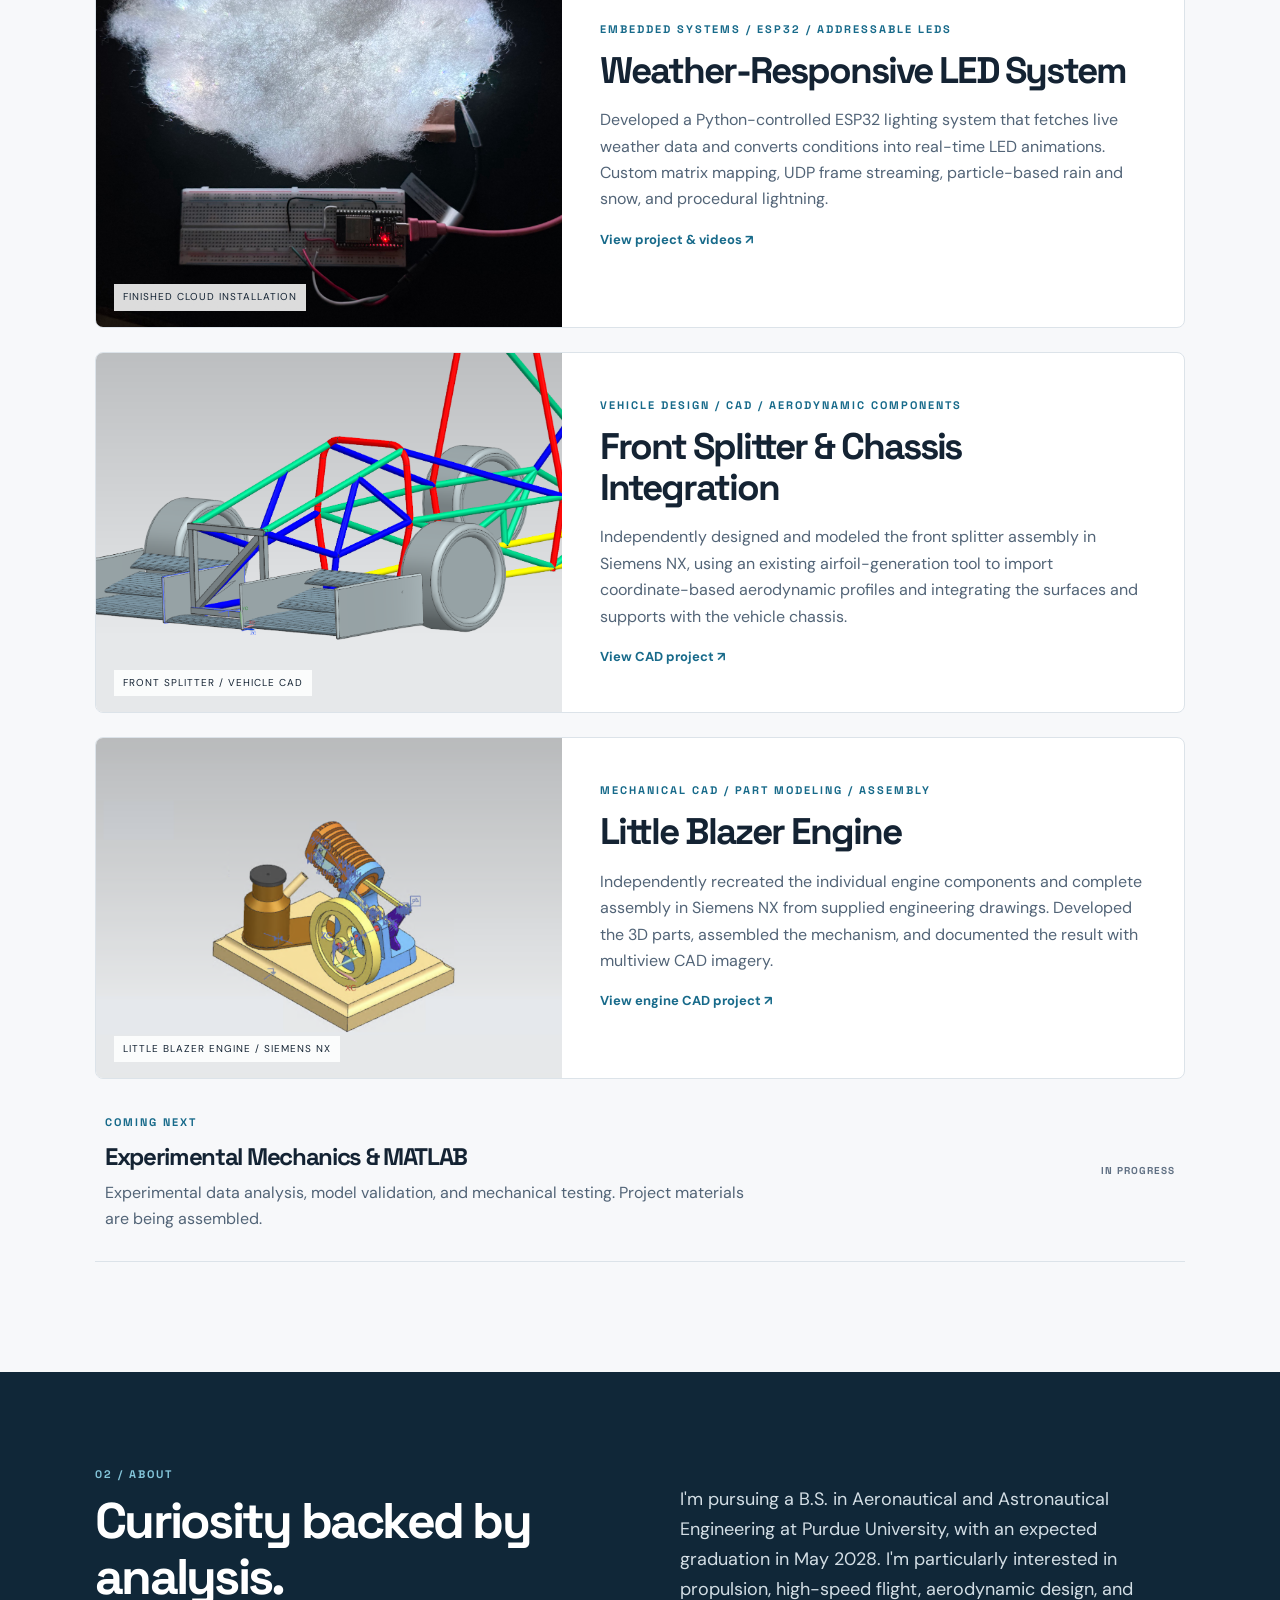
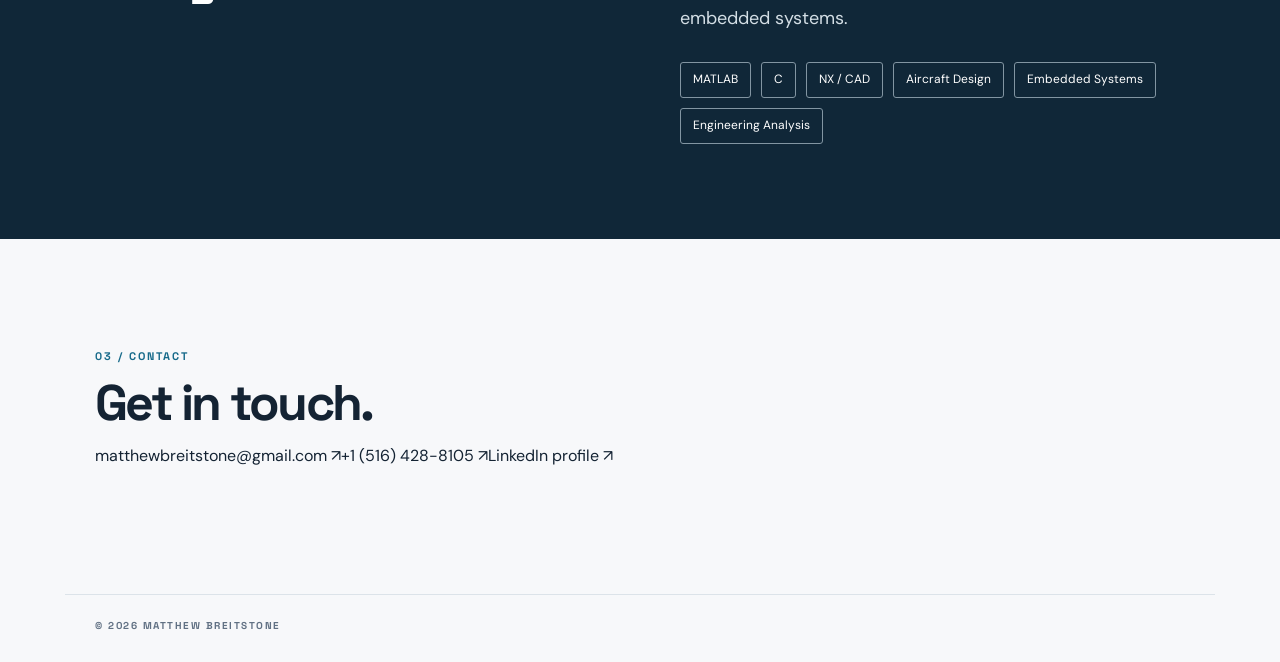
==== commit cccde667: "Update index.html" ====
--- a/index.html
+++ b/index.html
@@ -1 +1 @@
-<!doctype html><html lang="en"><head><meta charset="utf-8"><meta name="viewport" content="width=device-width, initial-scale=1"><meta name="description" content="Aerospace engineering portfolio — aircraft design, embedded systems, and engineering analysis."><title>Matthew Breitstone | Aerospace Engineering</title><link rel="stylesheet" href="styles.css"></head><body><header class="nav"><a class="brand" href="#home">MB<span class="dot">.</span> <span>ENGINEERING</span></a><nav><a href="#work">Work</a><a href="#about">About</a><a href="#contact">Contact</a></nav></header><main id="home"><section class="hero wrap"><div class="eyebrow"><span class="status"></span> PURDUE UNIVERSITY · AEROSPACE ENGINEERING</div><h1>Engineering ideas<br>into <em>real-world solutions.</em></h1><p class="lead">I'm Matthew Breitstone, an aerospace engineering student interested in propulsion, aerodynamics, and hands-on systems development. I build, model, and test to understand how things work.</p><div class="actions"><a class="button primary" href="#work">Explore projects <span>↗</span></a><a class="button secondary" href="assets/aircraft-design-report.pdf" target="_blank" rel="noopener">Read aircraft design report ↗</a></div><div class="hero-foot"><span>CLASS OF 2028</span><span>OPEN TO SUMMER 2027 INTERNSHIPS</span></div></section><section class="work wrap" id="work"><div class="section-head"><div><div class="eyebrow">01 / SELECTED WORK</div><h2>Projects & technical work</h2></div><p>Engineering problems, methods, and results.</p></div><article class="project featured"><div class="project-image"><img src="assets/naca-4412-airfoil.png" alt="NACA 4412 airfoil profile with upper and lower surfaces, camber line, and chord line"><span class="image-caption">NACA 4412 AIRFOIL / AERODYNAMIC ANALYSIS</span></div><div class="project-body"><div class="eyebrow">AIRCRAFT DESIGN / MATLAB / PERFORMANCE ANALYSIS</div><h3>Arctic STOL Aircraft</h3><p>A conceptual short takeoff and landing aircraft designed by a four-person Purdue team for transportation and access to remote Arctic communities. I led the MATLAB coding, engineering calculations, and computational modeling behind the sizing, aerodynamics, and performance analysis; the overall aircraft design was a four-person team effort.</p><div class="metrics"><div><strong>5,861 <small>lb</small></strong><span>Estimated takeoff weight</span></div><div><strong>658 <small>ft</small></strong><span>Estimated takeoff distance</span></div><div><strong>850 <small>nmi</small></strong><span>Projected maximum range</span></div></div><div class="project-links"><a href="aircraft.html">View case study ↗</a><a href="assets/aircraft-design-report.pdf" target="_blank" rel="noopener">Full team report ↗</a></div></div></article><article class="project led-feature"><div class="led-preview"><img src="assets/finished-led-cloud.jpeg" alt="Finished illuminated cloud installation with ESP32 controller and breadboard"><span class="image-caption">FINISHED CLOUD INSTALLATION</span></div><div class="project-body"><div class="eyebrow">EMBEDDED SYSTEMS / ESP32 / ADDRESSABLE LEDS</div><h3>Weather-Responsive LED System</h3><p>Developed a Python-controlled ESP32 lighting system that fetches live weather data and converts conditions into real-time LED animations. Custom matrix mapping, UDP frame streaming, particle-based rain and snow, and procedural lightning.</p><div class="project-links"><a href="esp32.html">View project &amp; videos ↗</a></div></div></article><article class="project led-feature"><div class="led-preview"><img src="assets/front-splitter-cad.png" alt="CAD view of a front splitter assembly integrated with a tubular vehicle chassis"><span class="image-caption">FRONT SPLITTER / VEHICLE CAD</span></div><div class="project-body"><div class="eyebrow">VEHICLE DESIGN / CAD / AERODYNAMIC COMPONENTS</div><h3>Front Splitter &amp; Chassis Integration</h3><p>Independently designed and modeled the front splitter assembly in Siemens NX, using an existing airfoil-generation tool to import coordinate-based aerodynamic profiles and integrating the surfaces and supports with the vehicle chassis.</p><div class="project-links"><a href="splitter.html">View CAD project ↗</a></div></div></article><article class="project led-feature"><div class="led-preview"><img src="assets/blazer-engine-cad.png" alt="Colored Siemens NX CAD model of a single-cylinder Little Blazer engine assembly"><span class="image-caption">LITTLE BLAZER ENGINE / SIEMENS NX</span></div><div class="project-body"><div class="eyebrow">MECHANICAL CAD / PART MODELING / ASSEMBLY</div><h3>Little Blazer Engine</h3><p>Independently recreated the individual engine components and complete assembly in Siemens NX from supplied engineering drawings. Developed the 3D parts, assembled the mechanism, and documented the result with multiview CAD imagery.</p><div class="project-links"><a href="engine.html">View engine CAD project ↗</a></div></div></article><div class="upcoming"><div><span class="eyebrow">COMING NEXT</span><h3>Experimental Mechanics & MATLAB</h3><p>Experimental data analysis, model validation, and mechanical testing. Project materials are being assembled.</p></div><span class="pending">IN PROGRESS</span></div></section><section class="about" id="about"><div class="wrap about-grid"><div><div class="eyebrow">02 / ABOUT</div><h2>Curiosity backed by analysis.</h2></div><div><p>I'm pursuing a B.S. in Aeronautical and Astronautical Engineering at Purdue University, with an expected graduation in May 2028. I'm particularly interested in propulsion, high-speed flight, aerodynamic design, and embedded systems.</p><div class="skill-list"><span>MATLAB</span><span>C</span><span>NX / CAD</span><span>Aircraft Design</span><span>Embedded Systems</span><span>Engineering Analysis</span></div></div></div></section><section class="contact wrap" id="contact"><div class="eyebrow">03 / CONNECT</div><h2>Let's build something that flies.</h2><p>Seeking Summer 2027 engineering internship opportunities across the United States.</p><p class="contact-note">Contact details, GitHub, LinkedIn, and resume links will be added after verification.</p></section></main><footer class="wrap"><span>© <span id="year">2026</span> MATTHEW BREITSTONE</span><span>DESIGNED FOR CLARITY, BUILT FOR ENGINEERING.</span></footer><script>document.getElementById('year').textContent=new Date().getFullYear()</script></body></html>
+<!doctype html><html lang="en"><head><meta charset="utf-8"><meta name="viewport" content="width=device-width, initial-scale=1"><meta name="description" content="Aerospace engineering portfolio — aircraft design, embedded systems, and engineering analysis."><title>Matthew Breitstone | Aerospace Engineering</title><link rel="stylesheet" href="styles.css"></head><body><header class="nav"><a class="brand" href="#home">MB<span class="dot">.</span> <span>ENGINEERING</span></a><nav><a href="#work">Work</a><a href="#about">About</a><a href="#contact">Contact</a></nav></header><main id="home"><section class="hero wrap"><div class="eyebrow"><span class="status"></span> PURDUE UNIVERSITY · AEROSPACE ENGINEERING</div><h1>Engineering ideas<br>into <em>real-world solutions.</em></h1><p class="lead">I'm Matthew Breitstone, an aerospace engineering student interested in propulsion, aerodynamics, and hands-on systems development. I build, model, and test to understand how things work.</p><div class="actions"><a class="button primary" href="#work">Explore projects <span>↗</span></a><a class="button secondary" href="assets/aircraft-design-report.pdf" target="_blank" rel="noopener">Read aircraft design report ↗</a></div><div class="hero-foot"><span>CLASS OF 2028</span><span>OPEN TO SUMMER 2027 INTERNSHIPS</span></div></section><section class="work wrap" id="work"><div class="section-head"><div><div class="eyebrow">01 / SELECTED WORK</div><h2>Projects & technical work</h2></div><p>Engineering problems, methods, and results.</p></div><article class="project featured"><div class="project-image"><img src="assets/naca-4412-airfoil.png" alt="NACA 4412 airfoil profile with upper and lower surfaces, camber line, and chord line"><span class="image-caption">NACA 4412 AIRFOIL / AERODYNAMIC ANALYSIS</span></div><div class="project-body"><div class="eyebrow">AIRCRAFT DESIGN / MATLAB / PERFORMANCE ANALYSIS</div><h3>Arctic STOL Aircraft</h3><p>A conceptual short takeoff and landing aircraft designed by a four-person Purdue team for transportation and access to remote Arctic communities. I led the MATLAB coding, engineering calculations, and computational modeling behind the sizing, aerodynamics, and performance analysis; the overall aircraft design was a four-person team effort.</p><div class="metrics"><div><strong>5,861 <small>lb</small></strong><span>Estimated takeoff weight</span></div><div><strong>658 <small>ft</small></strong><span>Estimated takeoff distance</span></div><div><strong>850 <small>nmi</small></strong><span>Projected maximum range</span></div></div><div class="project-links"><a href="aircraft.html">View case study ↗</a><a href="assets/aircraft-design-report.pdf" target="_blank" rel="noopener">Full team report ↗</a></div></div></article><article class="project led-feature"><div class="led-preview"><img src="assets/finished-led-cloud.jpeg" alt="Finished illuminated cloud installation with ESP32 controller and breadboard"><span class="image-caption">FINISHED CLOUD INSTALLATION</span></div><div class="project-body"><div class="eyebrow">EMBEDDED SYSTEMS / ESP32 / ADDRESSABLE LEDS</div><h3>Weather-Responsive LED System</h3><p>Developed a Python-controlled ESP32 lighting system that fetches live weather data and converts conditions into real-time LED animations. Custom matrix mapping, UDP frame streaming, particle-based rain and snow, and procedural lightning.</p><div class="project-links"><a href="esp32.html">View project &amp; videos ↗</a></div></div></article><article class="project led-feature"><div class="led-preview"><img src="assets/front-splitter-cad.png" alt="CAD view of a front splitter assembly integrated with a tubular vehicle chassis"><span class="image-caption">FRONT SPLITTER / VEHICLE CAD</span></div><div class="project-body"><div class="eyebrow">VEHICLE DESIGN / CAD / AERODYNAMIC COMPONENTS</div><h3>Front Splitter &amp; Chassis Integration</h3><p>Independently designed and modeled the front splitter assembly in Siemens NX, using an existing airfoil-generation tool to import coordinate-based aerodynamic profiles and integrating the surfaces and supports with the vehicle chassis.</p><div class="project-links"><a href="splitter.html">View CAD project ↗</a></div></div></article><article class="project led-feature"><div class="led-preview"><img src="assets/blazer-engine-cad.png" alt="Colored Siemens NX CAD model of a single-cylinder Little Blazer engine assembly"><span class="image-caption">LITTLE BLAZER ENGINE / SIEMENS NX</span></div><div class="project-body"><div class="eyebrow">MECHANICAL CAD / PART MODELING / ASSEMBLY</div><h3>Little Blazer Engine</h3><p>Independently recreated the individual engine components and complete assembly in Siemens NX from supplied engineering drawings. Developed the 3D parts, assembled the mechanism, and documented the result with multiview CAD imagery.</p><div class="project-links"><a href="engine.html">View engine CAD project ↗</a></div></div></article><div class="upcoming"><div><span class="eyebrow">COMING NEXT</span><h3>Experimental Mechanics & MATLAB</h3><p>Experimental data analysis, model validation, and mechanical testing. Project materials are being assembled.</p></div><span class="pending">IN PROGRESS</span></div></section><section class="about" id="about"><div class="wrap about-grid"><div><div class="eyebrow">02 / ABOUT</div><h2>Curiosity backed by analysis.</h2></div><div><p>I'm pursuing a B.S. in Aeronautical and Astronautical Engineering at Purdue University, with an expected graduation in May 2028. I'm particularly interested in propulsion, high-speed flight, aerodynamic design, and embedded systems.</p><div class="skill-list"><span>MATLAB</span><span>C</span><span>NX / CAD</span><span>Aircraft Design</span><span>Embedded Systems</span><span>Engineering Analysis</span></div></div></div></section><section class="contact wrap" id="contact"><div class="eyebrow">03 / CONTACT</div><h2>Get in touch.</h2><div class="contact-links"><a href="mailto:matthewbreitstone@gmail.com">matthewbreitstone@gmail.com ↗</a><a href="tel:+15164288105">+1 (516) 428-8105 ↗</a><a href="https://www.linkedin.com/in/matthew-breitstone-730b54327/" target="_blank" rel="noopener noreferrer">LinkedIn profile ↗</a></div></section></main><footer class="wrap"><span>© <span id="year">2026</span> MATTHEW BREITSTONE</span></footer><script>document.getElementById('year').textContent=new Date().getFullYear()</script></body></html>
